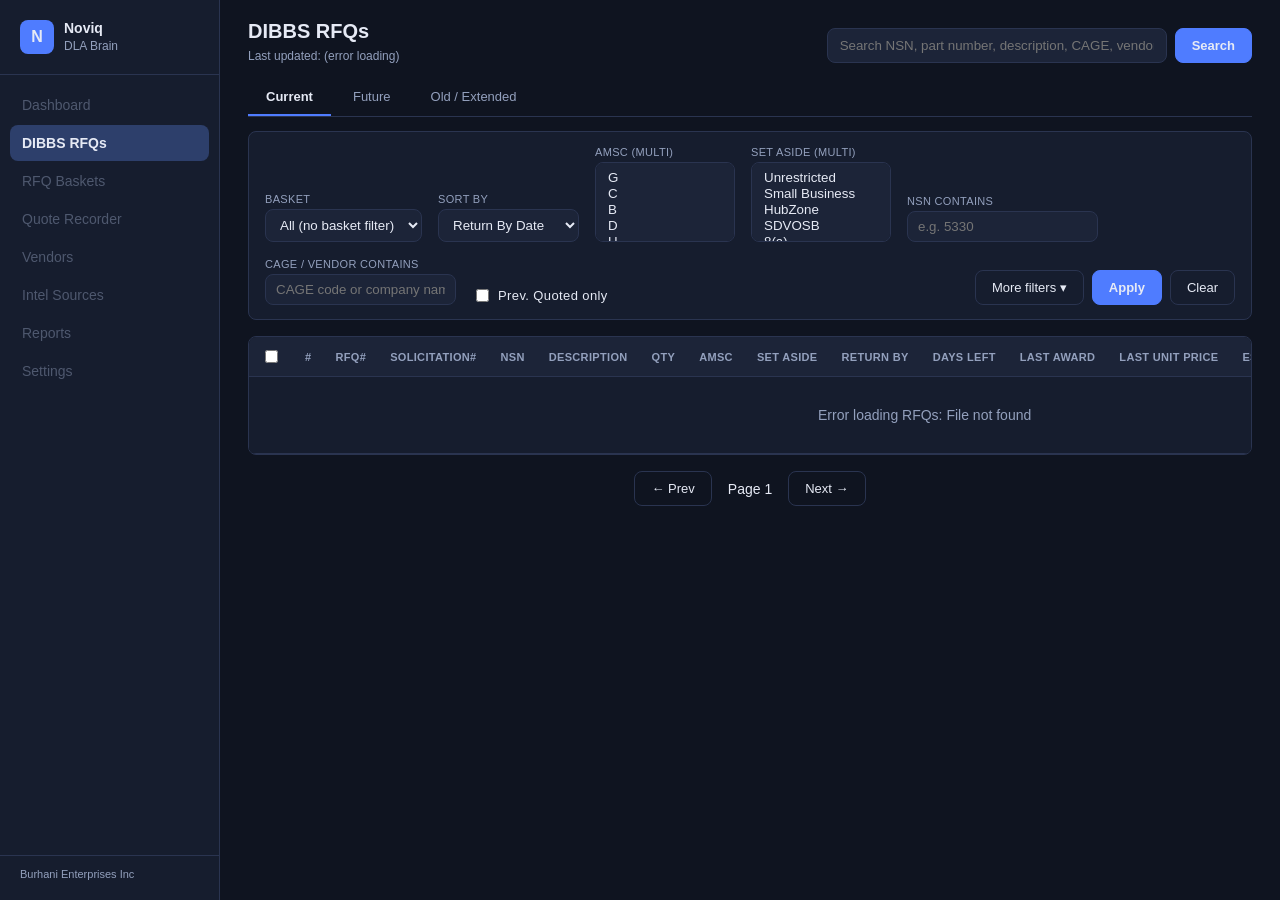
==== static/index.html @ 90924f17 "Initial commit: Noviq DLA Brain dashboard + import pipeline" ====
<!DOCTYPE html>
<html lang="en">
<head>
<meta charset="UTF-8">
<meta name="viewport" content="width=device-width, initial-scale=1.0">
<title>Noviq DLA Brain</title>
<link rel="stylesheet" href="style.css">
</head>
<body>
<div class="app">

  <!-- Sidebar -->
  <aside class="sidebar">
    <div class="brand">
      <div class="brand-mark">N</div>
      <div class="brand-name">Noviq<br><span>DLA Brain</span></div>
    </div>
    <nav class="nav">
      <a href="#" class="nav-item" data-disabled>Dashboard</a>
      <a href="#" class="nav-item active">DIBBS RFQs</a>
      <a href="#" class="nav-item" data-disabled>RFQ Baskets</a>
      <a href="#" class="nav-item" data-disabled>Quote Recorder</a>
      <a href="#" class="nav-item" data-disabled>Vendors</a>
      <a href="#" class="nav-item" data-disabled>Intel Sources</a>
      <a href="#" class="nav-item" data-disabled>Reports</a>
      <a href="#" class="nav-item" data-disabled>Settings</a>
    </nav>
    <div class="sidebar-footer">Burhani Enterprises Inc</div>
  </aside>

  <!-- Main -->
  <main class="main">

    <header class="topbar">
      <div class="topbar-title">
        <h1>DIBBS RFQs</h1>
        <span id="lastUpdated" class="last-updated">Last updated: —</span>
      </div>
      <div class="topbar-search">
        <input type="text" id="searchInput" placeholder="Search NSN, part number, description, CAGE, vendor, solicitation #...">
        <button id="searchBtn" class="btn btn-primary">Search</button>
      </div>
    </header>

    <div class="tabs" id="tabs">
      <button class="tab active" data-tab="CURRENT">Current <span class="tab-count" id="count-CURRENT"></span></button>
      <button class="tab" data-tab="FUTURE">Future <span class="tab-count" id="count-FUTURE"></span></button>
      <button class="tab" data-tab="OLD">Old / Extended <span class="tab-count" id="count-OLD"></span></button>
    </div>

    <div class="filter-bar">
      <div class="filter-field">
        <label>Basket</label>
        <select id="basketFilter">
          <option value="">All (no basket filter)</option>
        </select>
      </div>
      <div class="filter-field">
        <label>Sort By</label>
        <select id="sortBy">
          <option value="return_by_date">Return By Date</option>
          <option value="days_remaining">Days Remaining</option>
          <option value="estimated_value">Estimated Value</option>
          <option value="last_award_date">Last Award Date</option>
          <option value="last_unit_price">Last Unit Price</option>
          <option value="mcrl_count">MCRL Count</option>
          <option value="hist_vendor_count">Hist. Vendors</option>
          <option value="delivery_days">Delivery Days</option>
          <option value="nsn">NSN</option>
          <option value="qty">Qty</option>
          <option value="solicitation_number">Solicitation #</option>
        </select>
      </div>
      <div class="filter-field">
        <label>AMSC (multi)</label>
        <select id="amscFilter" multiple size="4">
          <option value="G">G</option>
          <option value="C">C</option>
          <option value="B">B</option>
          <option value="D">D</option>
          <option value="H">H</option>
          <option value="Z">Z</option>
        </select>
      </div>
      <div class="filter-field">
        <label>Set Aside (multi)</label>
        <select id="setAsideFilter" multiple size="4">
          <option value="N">Unrestricted</option>
          <option value="Y">Small Business</option>
          <option value="H">HubZone</option>
          <option value="R">SDVOSB</option>
          <option value="L">8(a)</option>
          <option value="A">WOSB</option>
          <option value="E">EDWOSB</option>
        </select>
      </div>
      <div class="filter-field">
        <label>NSN contains</label>
        <input type="text" id="nsnFilter" placeholder="e.g. 5330">
      </div>
      <div class="filter-field">
        <label>CAGE / Vendor contains</label>
        <input type="text" id="cageFilter" placeholder="CAGE code or company name">
      </div>
      <div class="filter-field checkbox-field">
        <label><input type="checkbox" id="quotedFilter"> Prev. Quoted only</label>
      </div>
      <div class="filter-actions">
        <button id="moreFiltersBtn" class="btn btn-secondary">More filters &#9662;</button>
        <button id="applyBtn" class="btn btn-primary">Apply</button>
        <button id="clearBtn" class="btn btn-secondary">Clear</button>
      </div>
    </div>

    <div class="filter-bar" id="moreFiltersBar" style="display:none;">
      <div class="filter-field">
        <label>Est. Value $ min</label>
        <input type="number" id="estValueMin" step="0.01">
      </div>
      <div class="filter-field">
        <label>Est. Value $ max</label>
        <input type="number" id="estValueMax" step="0.01">
      </div>
      <div class="filter-field">
        <label>Return-By From</label>
        <input type="date" id="returnByFrom">
      </div>
      <div class="filter-field">
        <label>Return-By To</label>
        <input type="date" id="returnByTo">
      </div>
      <div class="filter-field">
        <label>Delivery Days min</label>
        <input type="number" id="deliveryDaysMin" step="1">
      </div>
      <div class="filter-field">
        <label>Delivery Days max</label>
        <input type="number" id="deliveryDaysMax" step="1">
      </div>
      <div class="filter-field">
        <label>Qualified Sources min</label>
        <input type="number" id="mcrlMin" step="1">
      </div>
      <div class="filter-field">
        <label>Last Award Date From</label>
        <input type="date" id="lastAwardFrom">
      </div>
      <div class="filter-field">
        <label>Last Award Date To</label>
        <input type="date" id="lastAwardTo">
      </div>
      <div class="filter-field">
        <label>Last Unit Price $ min</label>
        <input type="number" id="lastPriceMin" step="0.01">
      </div>
      <div class="filter-field">
        <label>Last Unit Price $ max</label>
        <input type="number" id="lastPriceMax" step="0.01">
      </div>
    </div>

    <div class="table-wrap">
      <table id="rfqTable">
        <thead>
          <tr>
            <th class="col-check"><input type="checkbox" id="selectAll"></th>
            <th>#</th>
            <th>RFQ#</th>
            <th>Solicitation#</th>
            <th>NSN</th>
            <th>Description</th>
            <th>Qty</th>
            <th>AMSC</th>
            <th>Set Aside</th>
            <th>Return By</th>
            <th>Days Left</th>
            <th>Last Award</th>
            <th>Last Unit Price</th>
            <th>Est. Value</th>
            <th>MCRL</th>
            <th>Hist. Vendors</th>
            <th>Prev. Quoted</th>
            <th>Status</th>
          </tr>
        </thead>
        <tbody id="rfqTableBody">
          <tr><td colspan="17" class="empty-row">Loading…</td></tr>
        </tbody>
      </table>
    </div>

    <div class="pagination">
      <button id="prevPage" class="btn btn-secondary">&larr; Prev</button>
      <span id="pageInfo">Page 1</span>
      <button id="nextPage" class="btn btn-secondary">Next &rarr;</button>
    </div>

  </main>

  <!-- Detail panel -->
  <div id="detailOverlay" class="detail-overlay hidden">
    <div class="detail-panel">
      <button id="closeDetail" class="detail-close">&times;</button>
      <div id="detailContent">Loading…</div>
    </div>
  </div>

  <!-- Toast -->
  <div id="toast" class="toast hidden"></div>

</div>
<script src="app.js"></script>
</body>
</html>
---- static/style.css ----
:root {
  --bg: #0f1420;
  --panel: #161d2e;
  --panel-2: #1c2438;
  --border: #2a3450;
  --text: #e6eaf5;
  --text-dim: #93a0bd;
  --accent: #4f7cff;
  --accent-dim: #2d3f6b;
  --green: #2ecc71;
  --amber: #f5a623;
  --red: #e0525f;
  --radius: 8px;
}

* { box-sizing: border-box; }

body {
  margin: 0;
  font-family: "Segoe UI", Roboto, Arial, sans-serif;
  background: var(--bg);
  color: var(--text);
  font-size: 14px;
}

.app {
  display: flex;
  min-height: 100vh;
}

/* Sidebar */
.sidebar {
  width: 220px;
  background: var(--panel);
  border-right: 1px solid var(--border);
  display: flex;
  flex-direction: column;
  padding: 20px 0;
  flex-shrink: 0;
}

.brand {
  display: flex;
  align-items: center;
  gap: 10px;
  padding: 0 20px 20px;
  border-bottom: 1px solid var(--border);
  margin-bottom: 12px;
}

.brand-mark {
  width: 34px;
  height: 34px;
  border-radius: 8px;
  background: var(--accent);
  display: flex;
  align-items: center;
  justify-content: center;
  font-weight: 700;
  font-size: 16px;
}

.brand-name {
  font-weight: 600;
  line-height: 1.2;
}
.brand-name span {
  font-weight: 400;
  color: var(--text-dim);
  font-size: 12px;
}

.nav { display: flex; flex-direction: column; gap: 2px; padding: 0 10px; }

.nav-item {
  display: block;
  padding: 10px 12px;
  border-radius: var(--radius);
  color: var(--text-dim);
  text-decoration: none;
}

.nav-item:hover { background: var(--panel-2); color: var(--text); }

.nav-item.active {
  background: var(--accent-dim);
  color: var(--text);
  font-weight: 600;
}

.nav-item[data-disabled] { opacity: 0.45; cursor: default; }
.nav-item[data-disabled]:hover { background: none; color: var(--text-dim); }

.sidebar-footer {
  margin-top: auto;
  padding: 12px 20px 0;
  font-size: 11px;
  color: var(--text-dim);
  border-top: 1px solid var(--border);
}

/* Main */
.main {
  flex: 1;
  padding: 20px 28px 40px;
  min-width: 0;
}

.topbar {
  display: flex;
  align-items: flex-end;
  justify-content: space-between;
  gap: 20px;
  margin-bottom: 16px;
  flex-wrap: wrap;
}

.topbar-title h1 { margin: 0 0 4px; font-size: 20px; }
.last-updated { font-size: 12px; color: var(--text-dim); }

.topbar-search { display: flex; gap: 8px; }
.topbar-search input {
  width: 340px;
  padding: 9px 12px;
  background: var(--panel-2);
  border: 1px solid var(--border);
  border-radius: var(--radius);
  color: var(--text);
}

.btn {
  padding: 9px 16px;
  border-radius: var(--radius);
  border: 1px solid var(--border);
  background: var(--panel-2);
  color: var(--text);
  cursor: pointer;
  font-size: 13px;
}
.btn:hover { border-color: var(--accent); }
.btn-primary { background: var(--accent); border-color: var(--accent); font-weight: 600; }
.btn-primary:hover { filter: brightness(1.1); }
.btn-secondary { background: transparent; }
.btn-small { padding: 5px 10px; font-size: 12px; }

/* Tabs */
.tabs { display: flex; gap: 4px; margin-bottom: 14px; border-bottom: 1px solid var(--border); }
.tab {
  background: none;
  border: none;
  color: var(--text-dim);
  padding: 10px 18px;
  cursor: pointer;
  font-size: 13px;
  border-bottom: 2px solid transparent;
}
.tab.active { color: var(--text); border-bottom-color: var(--accent); font-weight: 600; }
.tab-count { color: var(--text-dim); font-weight: 400; }

/* Filter bar */
.filter-bar {
  display: flex;
  align-items: flex-end;
  gap: 16px;
  flex-wrap: wrap;
  background: var(--panel);
  border: 1px solid var(--border);
  border-radius: var(--radius);
  padding: 14px 16px;
  margin-bottom: 16px;
}

.filter-field { display: flex; flex-direction: column; gap: 4px; }
.filter-field label { font-size: 11px; color: var(--text-dim); text-transform: uppercase; letter-spacing: .03em; }
.filter-field select, .filter-field input[type="text"], .filter-field input[type="date"], .filter-field input[type="number"] {
  padding: 7px 10px;
  background: var(--panel-2);
  border: 1px solid var(--border);
  border-radius: var(--radius);
  color: var(--text);
  min-width: 140px;
}
.checkbox-field { flex-direction: row; align-items: center; }
.checkbox-field label { display: flex; align-items: center; gap: 6px; text-transform: none; font-size: 13px; color: var(--text); }

.filter-actions { display: flex; gap: 8px; margin-left: auto; }

/* Table */
.table-wrap { overflow-x: auto; border: 1px solid var(--border); border-radius: var(--radius); }

table { width: 100%; border-collapse: collapse; background: var(--panel); }

th, td {
  padding: 10px 12px;
  text-align: left;
  white-space: nowrap;
  border-bottom: 1px solid var(--border);
}

th {
  background: var(--panel-2);
  color: var(--text-dim);
  font-size: 11px;
  text-transform: uppercase;
  letter-spacing: .03em;
  cursor: pointer;
  user-select: none;
}

tbody tr:hover { background: var(--panel-2); cursor: pointer; }
.col-check { width: 34px; }
.empty-row { text-align: center; color: var(--text-dim); padding: 30px; }

.badge {
  display: inline-block;
  padding: 3px 9px;
  border-radius: 999px;
  font-size: 11px;
  font-weight: 600;
}
.badge-current { background: rgba(46,204,113,.15); color: var(--green); }
.badge-future { background: rgba(245,166,35,.15); color: var(--amber); }
.badge-old { background: rgba(147,160,189,.15); color: var(--text-dim); }
.badge-yes { background: rgba(79,124,255,.15); color: var(--accent); }
.badge-no { background: rgba(147,160,189,.1); color: var(--text-dim); }
.badge-overdue { background: rgba(224,82,95,.18); color: var(--red); }
.badge-duesoon { background: rgba(245,166,35,.18); color: var(--amber); }
.badge-daysleft { background: rgba(147,160,189,.12); color: var(--text-dim); }

.value-na { color: var(--text-dim); font-style: italic; }

/* Pagination */
.pagination { display: flex; align-items: center; justify-content: center; gap: 16px; margin-top: 16px; }

/* Detail panel */
.detail-overlay {
  position: fixed; inset: 0;
  background: rgba(5,8,15,.6);
  display: flex; justify-content: flex-end;
  z-index: 50;
}
.detail-overlay.hidden { display: none; }

.detail-panel {
  width: 640px;
  max-width: 100%;
  background: var(--bg);
  border-left: 1px solid var(--border);
  height: 100%;
  overflow-y: auto;
  padding: 24px;
  position: relative;
}

.detail-close {
  position: absolute;
  top: 18px; right: 18px;
  background: none; border: none;
  color: var(--text-dim);
  font-size: 22px;
  cursor: pointer;
}
.detail-close:hover { color: var(--text); }

.card {
  background: var(--panel);
  border: 1px solid var(--border);
  border-radius: var(--radius);
  padding: 16px;
  margin-bottom: 14px;
}
.card h3 { margin: 0 0 12px; font-size: 13px; text-transform: uppercase; letter-spacing: .04em; color: var(--text-dim); }

.kv-grid { display: grid; grid-template-columns: 1fr 1fr; gap: 8px 20px; }
.kv-grid .kv { display: flex; flex-direction: column; gap: 2px; }
.kv label { font-size: 11px; color: var(--text-dim); }
.kv span { font-size: 13px; }
.kv input[type="number"] {
  background: var(--panel-2);
  border: 1px solid var(--border);
  border-radius: var(--radius);
  color: var(--text);
  padding: 6px 8px;
  font-size: 13px;
  width: 100%;
}
#calcCard .kv span { font-weight: 600; color: var(--accent); }

.mini-table { width: 100%; border-collapse: collapse; margin-top: 8px; }
.mini-table th, .mini-table td { padding: 6px 8px; font-size: 12px; border-bottom: 1px solid var(--border); white-space: normal; }
.mini-table th { background: transparent; color: var(--text-dim); text-transform: none; letter-spacing: 0; cursor: default; position: sticky; top: 0; }
.scroll-table { max-height: 320px; overflow-y: auto; border: 1px solid var(--border); border-radius: var(--radius); }
.scroll-table .mini-table { margin-top: 0; }
.scroll-table th { background: var(--panel); }

.basis-note {
  margin-top: 8px;
  font-size: 12px;
  color: var(--text-dim);
  font-style: italic;
}

.actions-row { display: flex; gap: 8px; flex-wrap: wrap; }

textarea {
  width: 100%;
  background: var(--panel-2);
  border: 1px solid var(--border);
  border-radius: var(--radius);
  color: var(--text);
  padding: 8px;
  font-family: inherit;
  resize: vertical;
  min-height: 60px;
}

.notes-list { display: flex; flex-direction: column; gap: 8px; margin-top: 10px; }
.note-item { font-size: 12px; background: var(--panel-2); border-radius: var(--radius); padding: 8px; }
.note-item .note-date { color: var(--text-dim); font-size: 11px; margin-bottom: 3px; }

.toast {
  position: fixed;
  bottom: 24px; left: 50%;
  transform: translateX(-50%);
  background: var(--panel-2);
  border: 1px solid var(--accent);
  padding: 10px 18px;
  border-radius: var(--radius);
  z-index: 100;
}
.toast.hidden { display: none; }
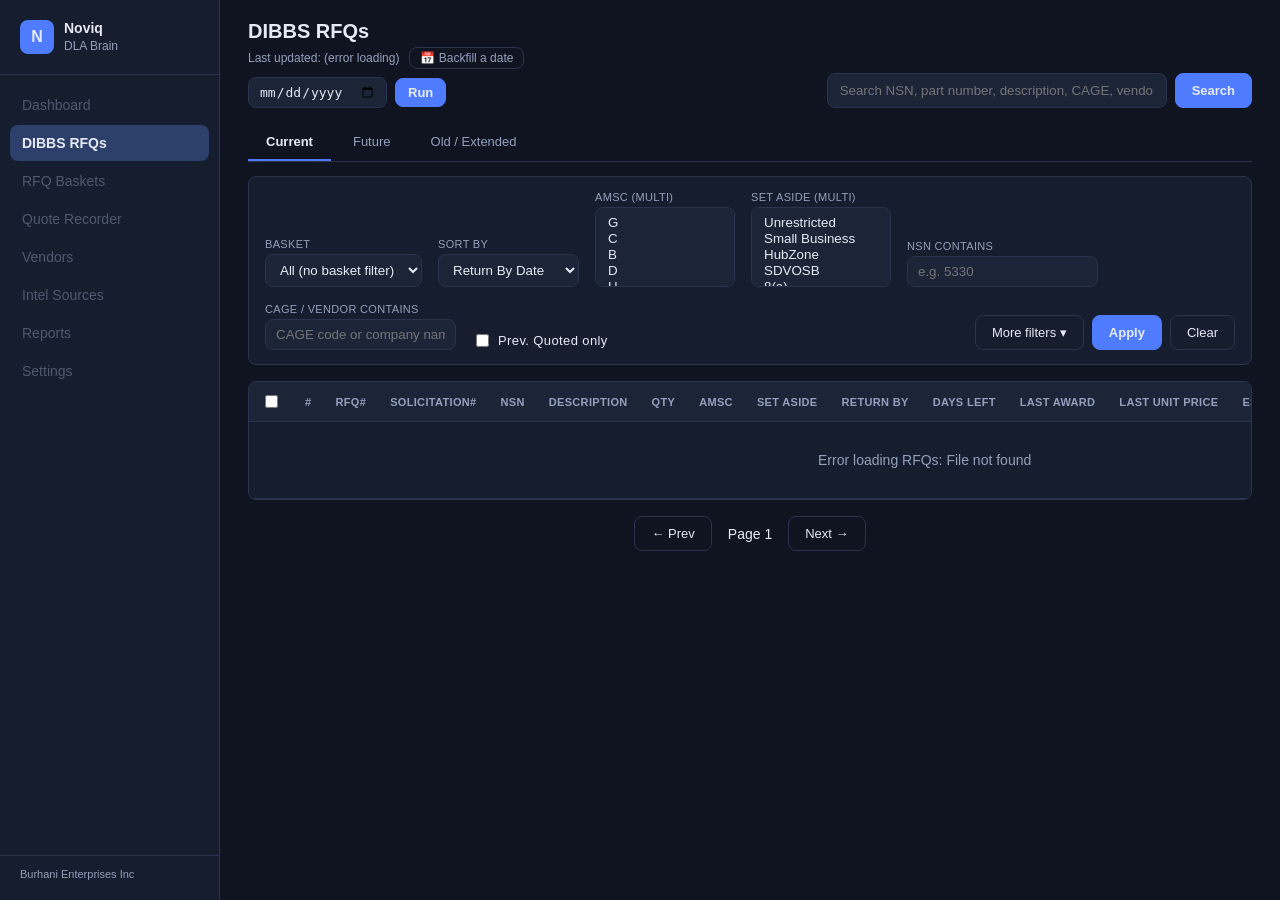
==== commit 60356d29: "Add a "Backfill a date" control to the main dashboard Previously the only way to pull in a specific " ====
--- a/static/index.html
+++ b/static/index.html
@@ -34,7 +34,17 @@
     <header class="topbar">
       <div class="topbar-title">
         <h1>DIBBS RFQs</h1>
-        <span id="lastUpdated" class="last-updated">Last updated: —</span>
+        <div class="last-updated-row">
+          <span id="lastUpdated" class="last-updated">Last updated: —</span>
+          <button id="backfillToggle" class="last-updated-btn" type="button" title="Pull in a specific date's RFQs from DIBBS">
+            &#128197; Backfill a date
+          </button>
+        </div>
+        <div id="backfillPanel" class="backfill-panel" hidden>
+          <input type="date" id="backfillDate">
+          <button id="backfillRun" class="btn btn-primary btn-sm">Run</button>
+          <span id="backfillStatus" class="backfill-status"></span>
+        </div>
       </div>
       <div class="topbar-search">
         <input type="text" id="searchInput" placeholder="Search NSN, part number, description, CAGE, vendor, solicitation #...">
--- a/static/style.css
+++ b/static/style.css
@@ -329,3 +329,35 @@
   z-index: 100;
 }
 .toast.hidden { display: none; }
+
+/* --- Backfill-a-date control (dashboard header) --- */
+.last-updated-row { display: flex; align-items: center; gap: 10px; flex-wrap: wrap; }
+.last-updated-btn {
+  background: none;
+  border: 1px solid var(--border);
+  color: var(--text-dim);
+  border-radius: var(--radius);
+  padding: 3px 10px;
+  font-size: 12px;
+  cursor: pointer;
+}
+.last-updated-btn:hover { background: var(--panel-2); color: var(--text); }
+.backfill-panel {
+  display: flex;
+  align-items: center;
+  gap: 8px;
+  margin-top: 8px;
+}
+.backfill-panel input[type=date] {
+  background: var(--panel-2);
+  border: 1px solid var(--border);
+  color: var(--text);
+  border-radius: var(--radius);
+  padding: 6px 10px;
+  font-size: 13px;
+}
+.btn-sm { padding: 6px 12px; font-size: 13px; }
+.backfill-status { font-size: 12px; color: var(--text-dim); }
+.backfill-status.ok { color: var(--green); }
+.backfill-status.err { color: var(--red); }
+.backfill-status.busy { color: var(--amber); }
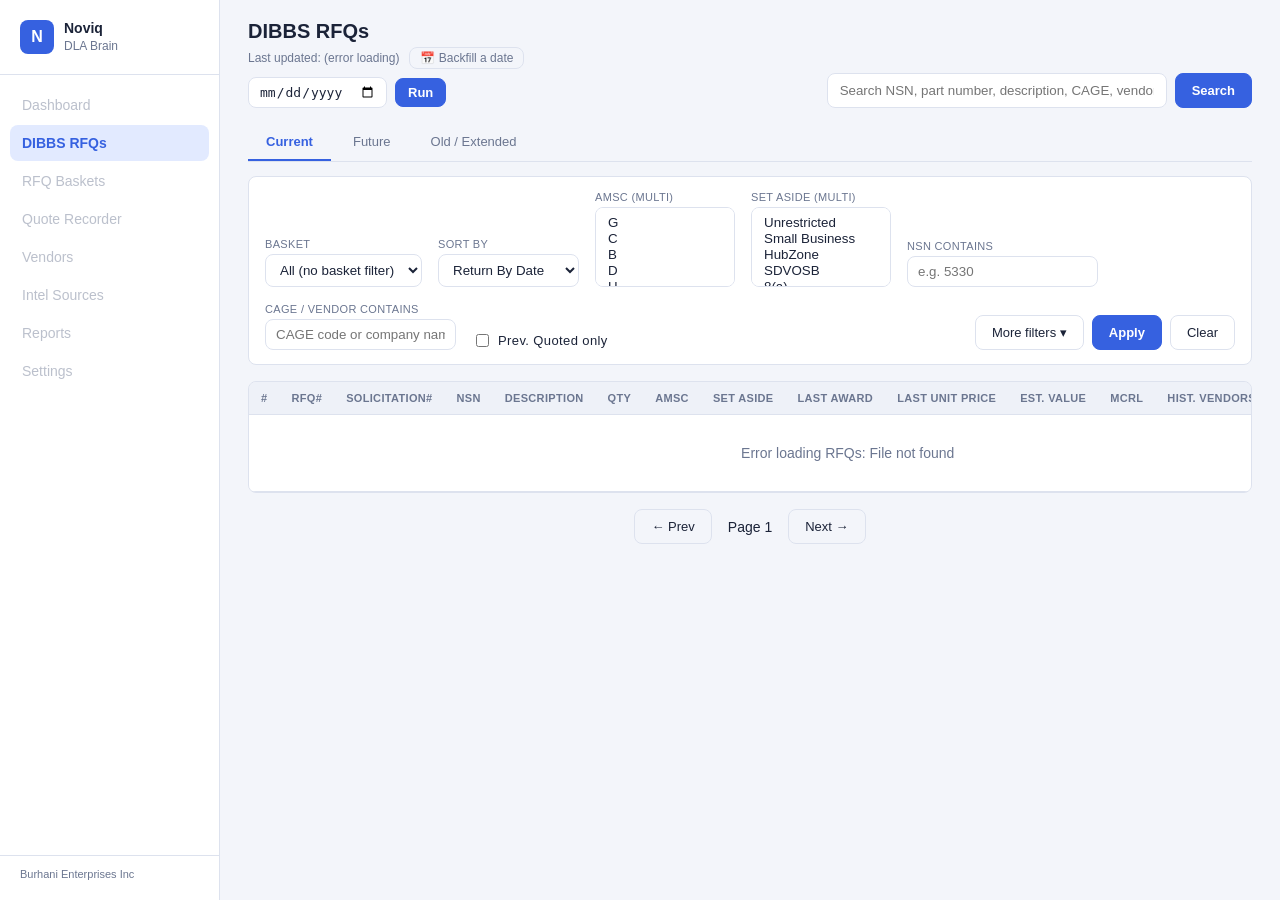
==== commit bb946049: "Rebuild DIBBS RFQs page to match mockup (light theme, inline detail panel) - Light color theme inste" ====
--- a/static/index.html
+++ b/static/index.html
@@ -173,7 +173,6 @@
       <table id="rfqTable">
         <thead>
           <tr>
-            <th class="col-check"><input type="checkbox" id="selectAll"></th>
             <th>#</th>
             <th>RFQ#</th>
             <th>Solicitation#</th>
@@ -182,8 +181,6 @@
             <th>Qty</th>
             <th>AMSC</th>
             <th>Set Aside</th>
-            <th>Return By</th>
-            <th>Days Left</th>
             <th>Last Award</th>
             <th>Last Unit Price</th>
             <th>Est. Value</th>
@@ -194,7 +191,7 @@
           </tr>
         </thead>
         <tbody id="rfqTableBody">
-          <tr><td colspan="17" class="empty-row">Loading…</td></tr>
+          <tr><td colspan="15" class="empty-row">Loading…</td></tr>
         </tbody>
       </table>
     </div>
@@ -205,15 +202,21 @@
       <button id="nextPage" class="btn btn-secondary">Next &rarr;</button>
     </div>
 
+    <!-- Inline detail panel (replaces the old modal overlay) -->
+    <div id="detailSection" class="detail-section hidden">
+      <div class="detail-nav">
+        <button id="detailPrev" class="btn btn-secondary">&larr; Previous</button>
+        <div class="detail-nav-info">
+          <span id="detailRfqLabel" class="detail-rfq-label">—</span>
+          <span id="detailPosition" class="detail-position">—</span>
+        </div>
+        <button id="detailNext" class="btn btn-secondary">Next &rarr;</button>
+        <button id="detailClose" class="detail-close-btn" type="button" title="Close">&times;</button>
+      </div>
+      <div id="detailContent" class="detail-grid">Loading…</div>
+    </div>
+
   </main>
-
-  <!-- Detail panel -->
-  <div id="detailOverlay" class="detail-overlay hidden">
-    <div class="detail-panel">
-      <button id="closeDetail" class="detail-close">&times;</button>
-      <div id="detailContent">Loading…</div>
-    </div>
-  </div>
 
   <!-- Toast -->
   <div id="toast" class="toast hidden"></div>
--- a/static/style.css
+++ b/static/style.css
@@ -1,15 +1,15 @@
 :root {
-  --bg: #0f1420;
-  --panel: #161d2e;
-  --panel-2: #1c2438;
-  --border: #2a3450;
-  --text: #e6eaf5;
-  --text-dim: #93a0bd;
-  --accent: #4f7cff;
-  --accent-dim: #2d3f6b;
-  --green: #2ecc71;
-  --amber: #f5a623;
-  --red: #e0525f;
+  --bg: #f3f5fa;
+  --panel: #ffffff;
+  --panel-2: #eef1f8;
+  --border: #dde2ee;
+  --text: #1b2338;
+  --text-dim: #6b7690;
+  --accent: #3661e0;
+  --accent-dim: #e2eaff;
+  --green: #1e9e56;
+  --amber: #b6790a;
+  --red: #c53c4b;
   --radius: 8px;
 }
 
@@ -53,6 +53,7 @@
   height: 34px;
   border-radius: 8px;
   background: var(--accent);
+  color: #fff;
   display: flex;
   align-items: center;
   justify-content: center;
@@ -84,7 +85,7 @@
 
 .nav-item.active {
   background: var(--accent-dim);
-  color: var(--text);
+  color: var(--accent);
   font-weight: 600;
 }
 
@@ -122,7 +123,7 @@
 .topbar-search input {
   width: 340px;
   padding: 9px 12px;
-  background: var(--panel-2);
+  background: var(--panel);
   border: 1px solid var(--border);
   border-radius: var(--radius);
   color: var(--text);
@@ -132,14 +133,14 @@
   padding: 9px 16px;
   border-radius: var(--radius);
   border: 1px solid var(--border);
-  background: var(--panel-2);
+  background: var(--panel);
   color: var(--text);
   cursor: pointer;
   font-size: 13px;
 }
 .btn:hover { border-color: var(--accent); }
-.btn-primary { background: var(--accent); border-color: var(--accent); font-weight: 600; }
-.btn-primary:hover { filter: brightness(1.1); }
+.btn-primary { background: var(--accent); border-color: var(--accent); color: #fff; font-weight: 600; }
+.btn-primary:hover { filter: brightness(1.08); }
 .btn-secondary { background: transparent; }
 .btn-small { padding: 5px 10px; font-size: 12px; }
 
@@ -154,7 +155,7 @@
   font-size: 13px;
   border-bottom: 2px solid transparent;
 }
-.tab.active { color: var(--text); border-bottom-color: var(--accent); font-weight: 600; }
+.tab.active { color: var(--accent); border-bottom-color: var(--accent); font-weight: 600; }
 .tab-count { color: var(--text-dim); font-weight: 400; }
 
 /* Filter bar */
@@ -174,7 +175,7 @@
 .filter-field label { font-size: 11px; color: var(--text-dim); text-transform: uppercase; letter-spacing: .03em; }
 .filter-field select, .filter-field input[type="text"], .filter-field input[type="date"], .filter-field input[type="number"] {
   padding: 7px 10px;
-  background: var(--panel-2);
+  background: var(--panel);
   border: 1px solid var(--border);
   border-radius: var(--radius);
   color: var(--text);
@@ -186,7 +187,7 @@
 .filter-actions { display: flex; gap: 8px; margin-left: auto; }
 
 /* Table */
-.table-wrap { overflow-x: auto; border: 1px solid var(--border); border-radius: var(--radius); }
+.table-wrap { overflow-x: auto; border: 1px solid var(--border); border-radius: var(--radius); background: var(--panel); }
 
 table { width: 100%; border-collapse: collapse; background: var(--panel); }
 
@@ -208,7 +209,7 @@
 }
 
 tbody tr:hover { background: var(--panel-2); cursor: pointer; }
-.col-check { width: 34px; }
+tbody tr.row-selected { background: var(--accent-dim); }
 .empty-row { text-align: center; color: var(--text-dim); padding: 30px; }
 
 .badge {
@@ -218,56 +219,70 @@
   font-size: 11px;
   font-weight: 600;
 }
-.badge-current { background: rgba(46,204,113,.15); color: var(--green); }
-.badge-future { background: rgba(245,166,35,.15); color: var(--amber); }
-.badge-old { background: rgba(147,160,189,.15); color: var(--text-dim); }
-.badge-yes { background: rgba(79,124,255,.15); color: var(--accent); }
-.badge-no { background: rgba(147,160,189,.1); color: var(--text-dim); }
-.badge-overdue { background: rgba(224,82,95,.18); color: var(--red); }
-.badge-duesoon { background: rgba(245,166,35,.18); color: var(--amber); }
-.badge-daysleft { background: rgba(147,160,189,.12); color: var(--text-dim); }
+.badge-current { background: rgba(30,158,86,.12); color: var(--green); }
+.badge-future { background: rgba(182,121,10,.12); color: var(--amber); }
+.badge-old { background: rgba(107,118,144,.12); color: var(--text-dim); }
+.badge-yes { background: rgba(54,97,224,.12); color: var(--accent); }
+.badge-no { background: rgba(107,118,144,.1); color: var(--text-dim); }
+.badge-overdue { background: rgba(197,60,75,.14); color: var(--red); }
+.badge-duesoon { background: rgba(182,121,10,.14); color: var(--amber); }
+.badge-daysleft { background: rgba(107,118,144,.1); color: var(--text-dim); }
 
 .value-na { color: var(--text-dim); font-style: italic; }
 
 /* Pagination */
 .pagination { display: flex; align-items: center; justify-content: center; gap: 16px; margin-top: 16px; }
 
-/* Detail panel */
-.detail-overlay {
-  position: fixed; inset: 0;
-  background: rgba(5,8,15,.6);
-  display: flex; justify-content: flex-end;
-  z-index: 50;
-}
-.detail-overlay.hidden { display: none; }
-
-.detail-panel {
-  width: 640px;
-  max-width: 100%;
-  background: var(--bg);
-  border-left: 1px solid var(--border);
-  height: 100%;
-  overflow-y: auto;
-  padding: 24px;
-  position: relative;
-}
-
-.detail-close {
-  position: absolute;
-  top: 18px; right: 18px;
-  background: none; border: none;
+/* Inline detail panel (below the table, replacing the old modal overlay) */
+.detail-section {
+  margin-top: 20px;
+  background: var(--panel-2);
+  border: 1px solid var(--border);
+  border-radius: var(--radius);
+  padding: 16px;
+}
+.detail-section.hidden { display: none; }
+
+.detail-nav {
+  display: flex;
+  align-items: center;
+  gap: 14px;
+  margin-bottom: 16px;
+  flex-wrap: wrap;
+}
+.detail-nav-info {
+  flex: 1;
+  display: flex;
+  flex-direction: column;
+  align-items: center;
+  text-align: center;
+  gap: 2px;
+}
+.detail-rfq-label { font-weight: 600; font-size: 14px; }
+.detail-position { font-size: 12px; color: var(--text-dim); }
+.detail-close-btn {
+  background: none;
+  border: none;
   color: var(--text-dim);
   font-size: 22px;
-  cursor: pointer;
-}
-.detail-close:hover { color: var(--text); }
+  line-height: 1;
+  cursor: pointer;
+  padding: 4px 8px;
+}
+.detail-close-btn:hover { color: var(--text); }
+
+.detail-grid {
+  display: grid;
+  grid-template-columns: repeat(auto-fit, minmax(360px, 1fr));
+  gap: 16px;
+  align-items: start;
+}
 
 .card {
   background: var(--panel);
   border: 1px solid var(--border);
   border-radius: var(--radius);
   padding: 16px;
-  margin-bottom: 14px;
 }
 .card h3 { margin: 0 0 12px; font-size: 13px; text-transform: uppercase; letter-spacing: .04em; color: var(--text-dim); }
 
@@ -275,8 +290,8 @@
 .kv-grid .kv { display: flex; flex-direction: column; gap: 2px; }
 .kv label { font-size: 11px; color: var(--text-dim); }
 .kv span { font-size: 13px; }
-.kv input[type="number"] {
-  background: var(--panel-2);
+.kv input[type="number"], .kv input[type="text"], .kv input[type="date"] {
+  background: var(--panel);
   border: 1px solid var(--border);
   border-radius: var(--radius);
   color: var(--text);
@@ -304,7 +319,7 @@
 
 textarea {
   width: 100%;
-  background: var(--panel-2);
+  background: var(--panel);
   border: 1px solid var(--border);
   border-radius: var(--radius);
   color: var(--text);
@@ -322,10 +337,11 @@
   position: fixed;
   bottom: 24px; left: 50%;
   transform: translateX(-50%);
-  background: var(--panel-2);
+  background: var(--panel);
   border: 1px solid var(--accent);
   padding: 10px 18px;
   border-radius: var(--radius);
+  box-shadow: 0 4px 16px rgba(27,35,56,.12);
   z-index: 100;
 }
 .toast.hidden { display: none; }
@@ -349,7 +365,7 @@
   margin-top: 8px;
 }
 .backfill-panel input[type=date] {
-  background: var(--panel-2);
+  background: var(--panel);
   border: 1px solid var(--border);
   color: var(--text);
   border-radius: var(--radius);
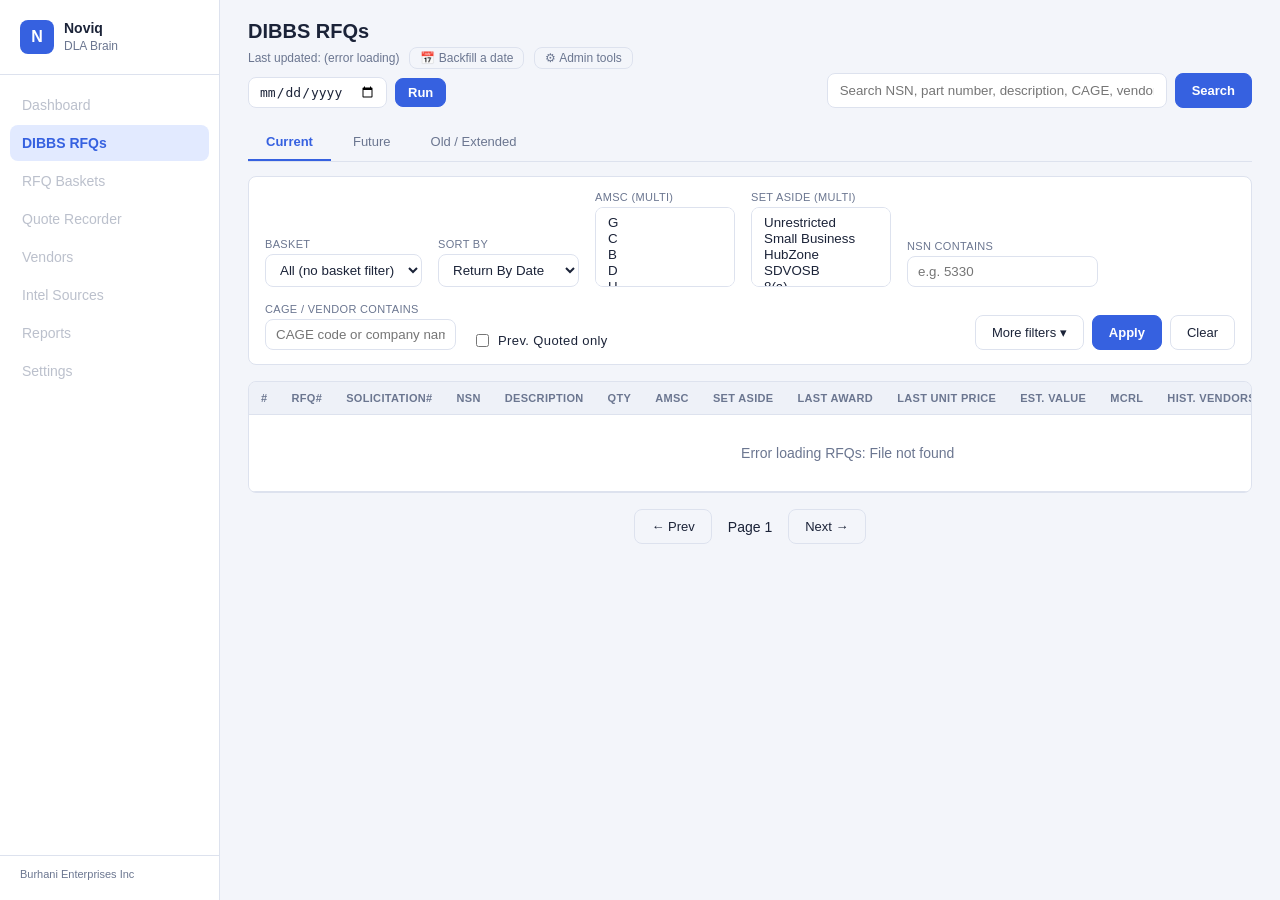
==== commit 767735d4: "Merge the standalone /admin page into the main dashboard Removes the separate /admin page (and its a" ====
--- a/static/index.html
+++ b/static/index.html
@@ -38,6 +38,9 @@
           <span id="lastUpdated" class="last-updated">Last updated: —</span>
           <button id="backfillToggle" class="last-updated-btn" type="button" title="Pull in a specific date's RFQs from DIBBS">
             &#128197; Backfill a date
+          </button>
+          <button id="adminToggle" class="last-updated-btn" type="button" title="Run the pipeline manually and view its log (local PC only)">
+            &#9881; Admin tools
           </button>
         </div>
         <div id="backfillPanel" class="backfill-panel" hidden>
@@ -221,6 +224,45 @@
   <!-- Toast -->
   <div id="toast" class="toast hidden"></div>
 
+  <!-- Admin tools modal -->
+  <div id="adminModal" class="admin-modal-overlay hidden">
+    <div class="admin-modal">
+      <div class="admin-modal-header">
+        <h2>Admin tools</h2>
+        <button id="adminModalClose" class="detail-close-btn" type="button" title="Close">&times;</button>
+      </div>
+      <p class="admin-modal-note">
+        Only works here on your own PC (Playwright + a route to DIBBS are required) - these
+        actions don't run on the public Render website.
+      </p>
+
+      <div class="admin-card">
+        <h3>Run tonight's pipeline now</h3>
+        <p>Fetches yesterday's files and imports them, exactly like the automatic nightly run does -
+           useful if you want to run it manually right now instead of waiting.</p>
+        <button class="btn btn-primary btn-sm" id="btn-run-tonight">Run tonight's pipeline</button>
+      </div>
+
+      <div class="admin-card">
+        <h3>Check today's live RFQs now</h3>
+        <p>Today's real archive file won't exist until tomorrow, but DIBBS's live listing already
+           shows today's postings as they go up. Click this any time during the day to pull in
+           whatever's posted so far - safe to click repeatedly, it never duplicates.</p>
+        <button class="btn btn-primary btn-sm" id="btn-run-today-check">Check today's live RFQs</button>
+      </div>
+
+      <div id="admin-status-msg" class="backfill-status"></div>
+
+      <div class="admin-card">
+        <h3>Log <span id="log-live-dot" class="admin-live-dot hidden">&#9679; live</span></h3>
+        <p>The same plain-English log the automatic nightly run writes to - refreshes itself while a
+           run is in progress.</p>
+        <button class="btn btn-secondary btn-sm" id="btn-refresh-log">Refresh log</button>
+        <pre id="log-box">(loading...)</pre>
+      </div>
+    </div>
+  </div>
+
 </div>
 <script src="app.js"></script>
 </body>
--- a/static/style.css
+++ b/static/style.css
@@ -377,3 +377,34 @@
 .backfill-status.ok { color: var(--green); }
 .backfill-status.err { color: var(--red); }
 .backfill-status.busy { color: var(--amber); }
+
+/* Admin tools modal (merged in from the old standalone /admin page) */
+.admin-modal-overlay {
+  position: fixed; inset: 0; background: rgba(10, 14, 23, 0.45);
+  display: flex; align-items: flex-start; justify-content: center;
+  padding: 48px 16px; z-index: 50;
+}
+.admin-modal-overlay.hidden { display: none; }
+.admin-modal {
+  background: var(--bg); border: 1px solid var(--border); border-radius: var(--radius);
+  max-width: 640px; width: 100%; max-height: calc(100vh - 96px); overflow-y: auto;
+  padding: 24px; box-shadow: 0 12px 40px rgba(10, 14, 23, 0.25);
+}
+.admin-modal-header { display: flex; align-items: center; justify-content: space-between; }
+.admin-modal-header h2 { margin: 0; font-size: 18px; }
+.admin-modal-note { color: var(--text-dim); font-size: 13px; margin: 8px 0 20px; }
+.admin-card {
+  background: var(--panel); border: 1px solid var(--border); border-radius: var(--radius);
+  padding: 16px; margin-bottom: 16px;
+}
+.admin-card h3 { margin: 0 0 6px; font-size: 14px; }
+.admin-card p { color: var(--text-dim); margin: 0 0 12px; font-size: 13px; line-height: 1.5; }
+.admin-live-dot { color: var(--green); font-size: 12px; margin-left: 6px; }
+.admin-live-dot.hidden { display: none; }
+#log-box {
+  background: #0a0e17; border: 1px solid var(--border); border-radius: 6px;
+  padding: 12px; font-size: 12px; line-height: 1.5; max-height: 320px; overflow-y: auto;
+  white-space: pre-wrap; word-break: break-word; margin: 10px 0 0; color: #d7dced;
+}
+.log-line-WARNING { color: var(--amber); }
+.log-line-ERROR { color: var(--red); }
